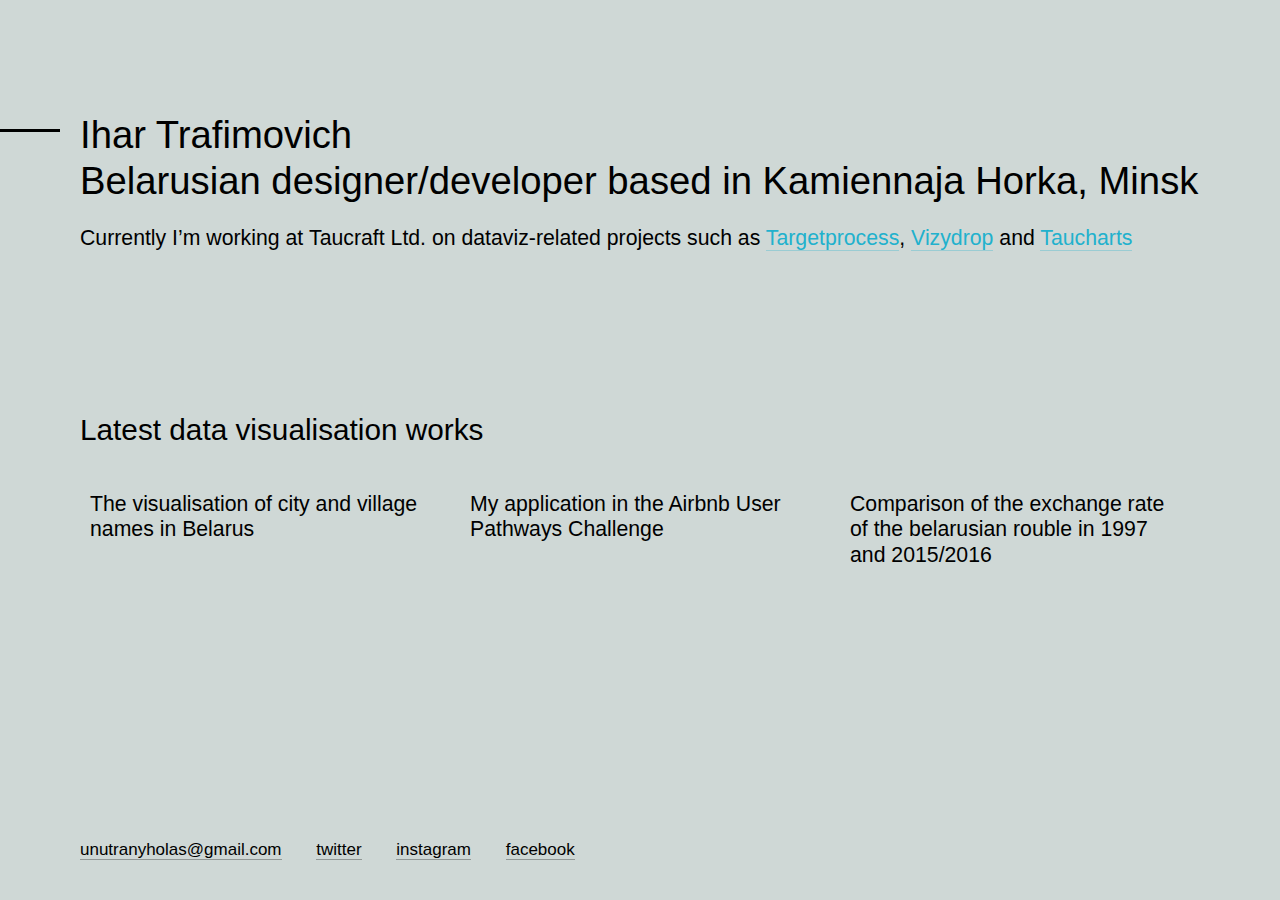
==== index.html @ 2243a96d "Revert" ====
<!DOCTYPE html>
<html>

<head>
  <meta charset="utf-8">
  <style>
    html {
      font-size: 17px;
      height: 100%;
    }
    body {
      /*background-color: #CDD1D0;*/
      background-color: #CFD8D6;
      color: #000;
      font: 1rem/1.2 'MTT Milano Medium', Futura, Verdana, sans-serif;
      height: 100%;
      margin: 0;
    }

    body:before {
      content: '';
      display: block;
      background-color: #000;
      position: absolute;
      left: 0;
      width: calc(100% - 50vw - 600px + 20px);
      top: calc(8vh + 2.25rem - 0.1rem);
      height: 3px;
      margin-top: 1.2rem;
    }

    .wrapper {
      min-height: 100%;
      position: relative;
      max-width: 1200px;
      margin: 0px auto;
    }

    header {
      padding: 40px;
    }

    article {
      padding: 40px 40px 60px;
    }

    footer {
      position: absolute;
      bottom: 0;
      padding: 0px 40px;
      height: 60px;
    }

    footer li {
      font-size: 1rem;
      display: inline-block;
      margin-right: 30px;
    }

    footer a {
      color: #000;
      text-decoration: none;
      border-bottom: 1px solid rgba(0, 0, 0, 0.30);
    }

    h1 {
      font-size: 2.25rem;
      font-weight: 500;
      margin: 8vh 0 0;
    }

    h2 {
      font-size: 2.25rem;
      font-weight: 500;
      margin: 0px 0px 2.5vh;
    }

    h3 {
      font-size: 1.75rem;
      font-weight: 500;
      margin: 8vh 0px 24px;
    }

    h4 {
      font-size: 1.25rem;
      font-weight: 500;
      margin: 0px 0px 4px 10px;
    }

    p {
      font-size: 1.25rem;
      font-weight: 300;
      margin: 0px 0px 8px;
    }

    ul {
      margin: 0px 0px 8px;
      padding: 0;
    }

    li {
      list-style: none;
      margin: 0px 0px 8px;
      padding: 0;
    }

    article li img {
      background-color: #fff;
      width: 100%;
      margin-bottom: 12px;
      box-shadow: 0px 2px 3px 0px rgba(0, 0, 0, 0.1), 0px 1px 30px 0px rgba(0, 0, 0, 0.1);
    }

    article ul {
      display: flex;
      flex-wrap: wrap;
    }

    article li {
      flex: 1 1 auto;
      max-width: 340px;
      margin-right: 40px;
      margin-bottom: 40px
    }

    article li:last-child {
      margin-right: 0;
    }

    article li p {
      font-size: 1rem;
    }

    article li p > a {
      color: #000;
      border-bottom: 1px solid rgba(0, 0, 0, 0.30);
    }

    article li > a {
      color: #000;
      border: none;
    }

    a {
      color: #21b1cd;
      text-decoration: none;
      border-bottom: 1px solid rgba(33, 177, 205, 0.3);
    }
  </style>
  <title>Ihar Trafimovich | Belarusian designer/developer</title>
</head>

<body>
  <div class="wrapper">
    <header>
      <h1>Ihar Trafimovich</h1>
      <h2>Belarusian designer/developer based in&nbsp;Kamiennaja&nbsp;Horka, Minsk</h2>
      <p>Currently I’m working at&nbsp;Taucraft Ltd. on&nbsp;dataviz-related projects such
        as <a href="http://targteprocess.com/" target="_blank">Targetprocess</a>,
        <a href="http://vizydrop.com/" target="_blank">Vizydrop</a> and
        <a href="http://taucharts.com/" target="_blank">Taucharts</a></p>
    </header>
    <article>
      <h3>Latest data visualisation works</h3>
      <ul>
        <li>
          <a href="http://trafimovi.ch/city-and-village-names/">
            <img src="images/names.png" alt="">
            <h4>The visualisation of city and village names in Belarus</h4>
          </a>
        </li>
        <li>
          <a href="http://databits.io/submission/airbnb-user-pathways">
            <img src="images/airbnb.png" alt="">
            <h4>My application in the Airbnb User Pathways Challenge</h4>
          </a>
        </li>
        <li>
          <a href="http://trafimovi.ch/1997vs2016/">
            <img src="images/rates.png" alt="">
            <h4>Comparison of the exchange rate of&nbsp;the belarusian rouble in&nbsp;1997 and&nbsp;2015/2016</h4>
          </a>
        </li>
      </ul>
    </article>
    <footer>
      <ul>
        <li>
          <a href="mailto:unutranyholas@gmail.com">unutranyholas@gmail.com</a></li>
        <li>
          <a href="http://twitter.com/unutranyholas">twitter</a></li>
        <li>
          <a href="http://instagram.com/unutranyholas">instagram</a></li>
        <li>
          <a href="http://facebook.com/ihar.trafimovich">facebook</a></li>
        <li>
        </li>
      </ul>
    </footer>
  </div>

  <script type="text/javascript">
      (function() {
          var path = '//easy.myfonts.net/v2/js?sid=247655(font-family=MTT+Milano+Bold)&sid=247657(font-family=MTT+Milano+Medium)&sid=247659(font-family=MTT+Milano)&key=5UGhmqsS75',
              protocol = ('https:' == document.location.protocol ? 'https:' : 'http:'),
              trial = document.createElement('script');
          trial.type = 'text/javascript';
          trial.async = true;
          trial.src = protocol + path;
          var head = document.getElementsByTagName("head")[0];
          head.appendChild(trial);
      })();
  </script>
</body>

</html>
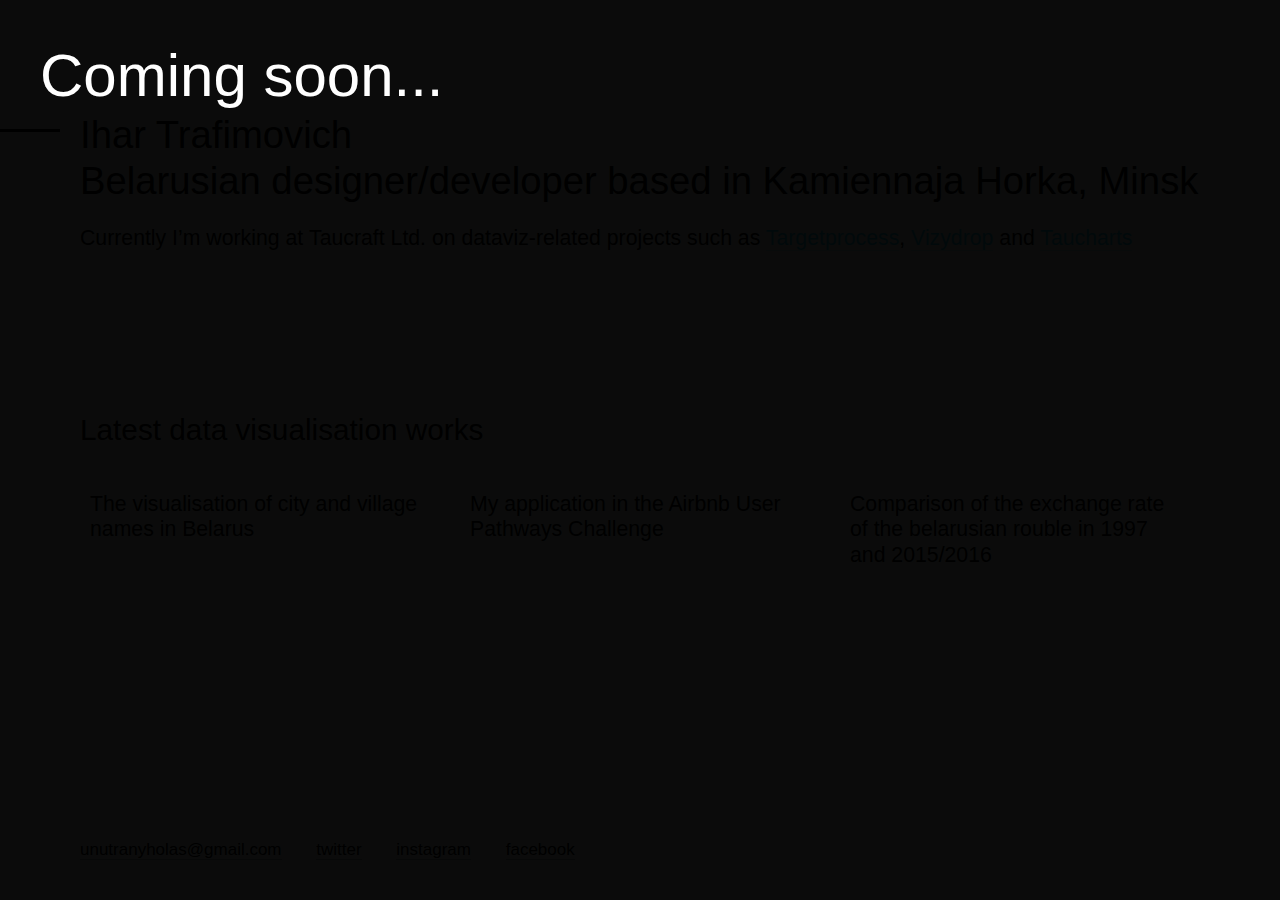
==== commit 3900fce0: "add overlay" ====
--- a/index.html
+++ b/index.html
@@ -15,6 +15,19 @@
       font: 1rem/1.2 'MTT Milano Medium', Futura, Verdana, sans-serif;
       height: 100%;
       margin: 0;
+    }
+
+    .overlay {
+      position: absolute;
+      top: 0;
+      left: 0;
+      bottom: 0;
+      right: 0;
+      background-color: rgba(0, 0, 0, 0.95);
+      color: #fff;
+      font-size: 60px;
+      padding: 40px;
+      z-index: 9999;
     }
 
     body:before {
@@ -151,6 +164,9 @@
 </head>
 
 <body>
+  <div class="overlay">
+    Coming soon...
+  </div>
   <div class="wrapper">
     <header>
       <h1>Ihar Trafimovich</h1>
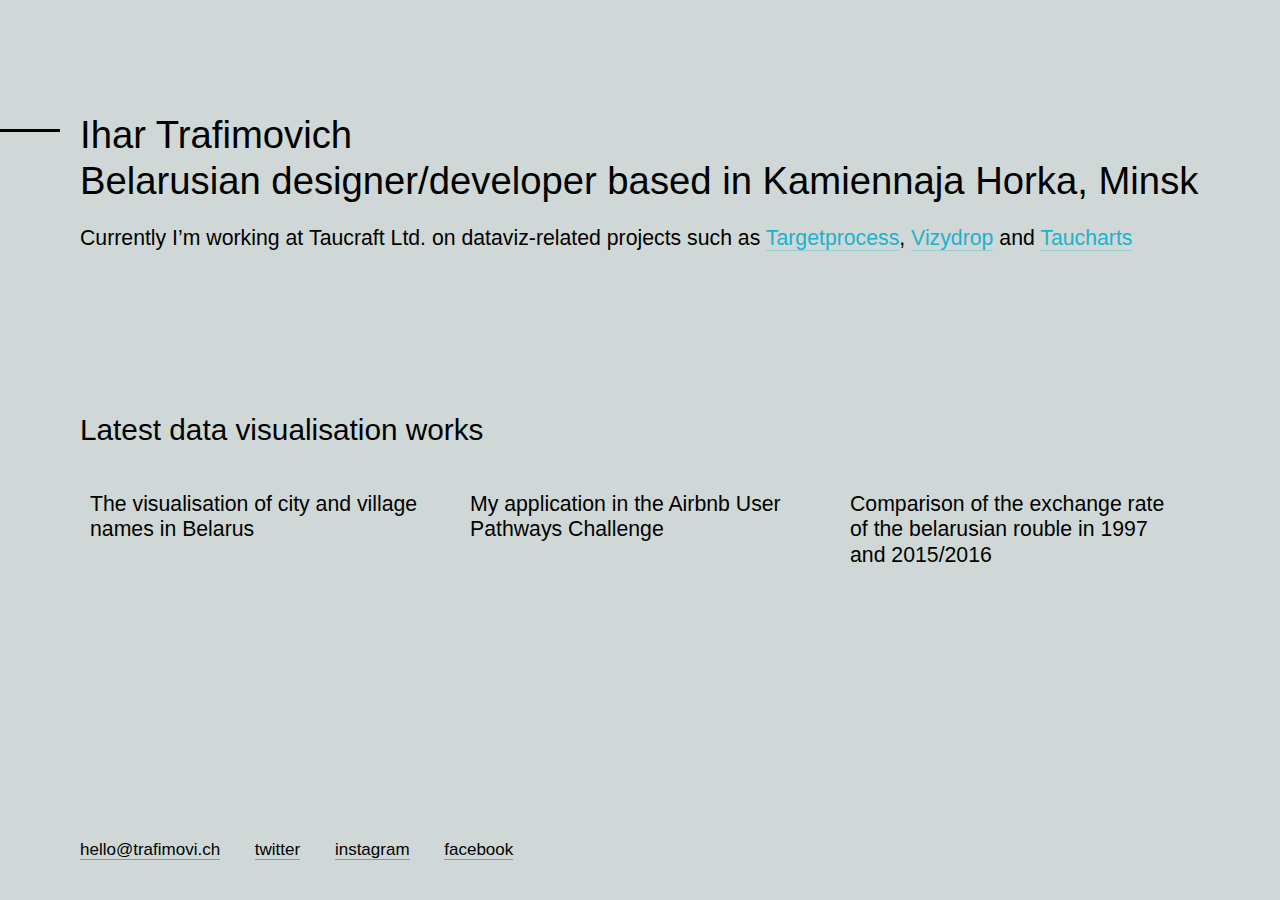
==== commit f671e455: "Changes e-mail" ====
--- a/index.html
+++ b/index.html
@@ -121,7 +121,13 @@
       background-color: #fff;
       width: 100%;
       margin-bottom: 12px;
-      box-shadow: 0px 2px 3px 0px rgba(0, 0, 0, 0.1), 0px 1px 30px 0px rgba(0, 0, 0, 0.1);
+      box-shadow: 0px 2px 3px 0px rgba(0, 0, 0, 0.1), 0px 1px 15px 0px rgba(0, 0, 0, 0.1);
+      transition: 0.2s transform cubic-bezier(.48,.46,.45,1), 0.2s box-shadow cubic-bezier(.48,.46,.45,1);
+    }
+
+    article li img:hover {
+      transform: translateY(-5px) scale(1.02, 1.02);
+      box-shadow: 0px 2px 3px 0px rgba(0, 0, 0, 0.1), 0px 1px 45px 0px rgba(0, 0, 0, 0.05);
     }
 
     article ul {
@@ -164,9 +170,9 @@
 </head>
 
 <body>
-  <div class="overlay">
+  <!-- <div class="overlay">
     Coming soon...
-  </div>
+  </div> -->
   <div class="wrapper">
     <header>
       <h1>Ihar Trafimovich</h1>
@@ -202,7 +208,7 @@
     <footer>
       <ul>
         <li>
-          <a href="mailto:unutranyholas@gmail.com">unutranyholas@gmail.com</a></li>
+          <a href="mailto:hello@trafimovi.ch">hello@trafimovi.ch</a></li>
         <li>
           <a href="http://twitter.com/unutranyholas">twitter</a></li>
         <li>
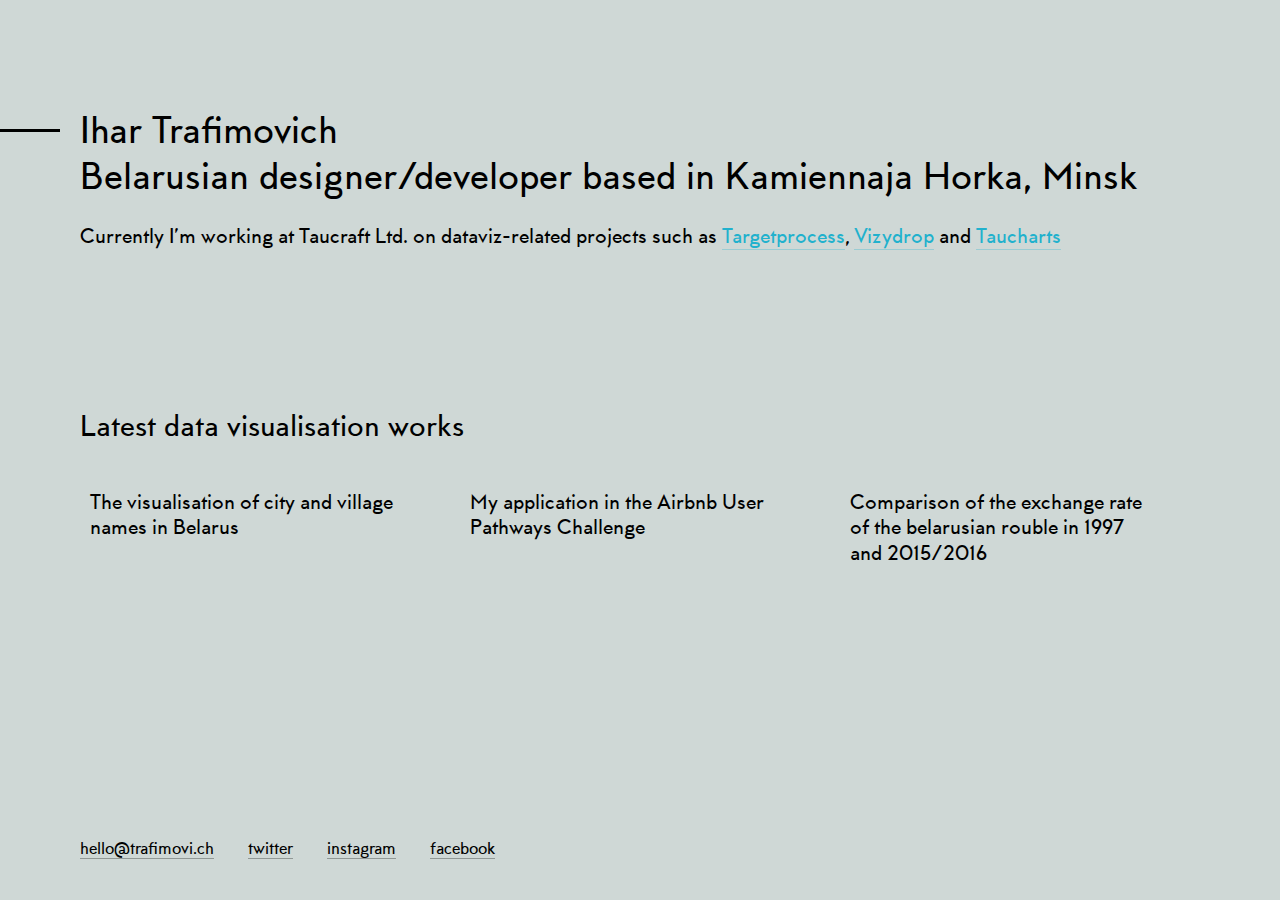
==== commit a3512517: "Buy font" ====
--- a/index.html
+++ b/index.html
@@ -3,6 +3,7 @@
 
 <head>
   <meta charset="utf-8">
+  <link rel="stylesheet" type="text/css" href="fonts/MyFontsWebfontsKit.css">
   <style>
     html {
       font-size: 17px;
@@ -12,7 +13,7 @@
       /*background-color: #CDD1D0;*/
       background-color: #CFD8D6;
       color: #000;
-      font: 1rem/1.2 'MTT Milano Medium', Futura, Verdana, sans-serif;
+      font: 1rem/1.2 'MTTMilano-Medium', Futura, Verdana, sans-serif;
       height: 100%;
       margin: 0;
     }
@@ -220,19 +221,6 @@
       </ul>
     </footer>
   </div>
-
-  <script type="text/javascript">
-      (function() {
-          var path = '//easy.myfonts.net/v2/js?sid=247655(font-family=MTT+Milano+Bold)&sid=247657(font-family=MTT+Milano+Medium)&sid=247659(font-family=MTT+Milano)&key=5UGhmqsS75',
-              protocol = ('https:' == document.location.protocol ? 'https:' : 'http:'),
-              trial = document.createElement('script');
-          trial.type = 'text/javascript';
-          trial.async = true;
-          trial.src = protocol + path;
-          var head = document.getElementsByTagName("head")[0];
-          head.appendChild(trial);
-      })();
-  </script>
 </body>
 
 </html>
--- a/fonts/MyFontsWebfontsKit.css
+++ b/fonts/MyFontsWebfontsKit.css
@@ -0,0 +1,28 @@
+/**
+ * @license
+ * MyFonts Webfont Build ID 3155733, 2016-01-18T14:43:27-0500
+ * 
+ * The fonts listed in this notice are subject to the End User License
+ * Agreement(s) entered into by the website owner. All other parties are 
+ * explicitly restricted from using the Licensed Webfonts(s).
+ * 
+ * You may obtain a valid license at the URLs below.
+ * 
+ * Webfont: MTTMilano-Medium by MTT
+ * URL: http://www.myfonts.com/fonts/mtt/milano/medium/
+ * Copyright: Copyright &#x00A9; 2013 by Mattia Bonanomi. All rights reserved.
+ * Licensed pageviews: 10,000
+ * 
+ * 
+ * License: http://www.myfonts.com/viewlicense?type=web&buildid=3155733
+ * 
+ * © 2016 MyFonts Inc
+*/
+
+
+/* @import must be at top of file, otherwise CSS will not work */
+@import url("//hello.myfonts.net/count/302715");
+
+  
+@font-face {font-family: 'MTTMilano-Medium';src: url('webfonts/302715_0_0.eot');src: url('webfonts/302715_0_0.eot?#iefix') format('embedded-opentype'),url('webfonts/302715_0_0.woff2') format('woff2'),url('webfonts/302715_0_0.woff') format('woff'),url('webfonts/302715_0_0.ttf') format('truetype');}
+ 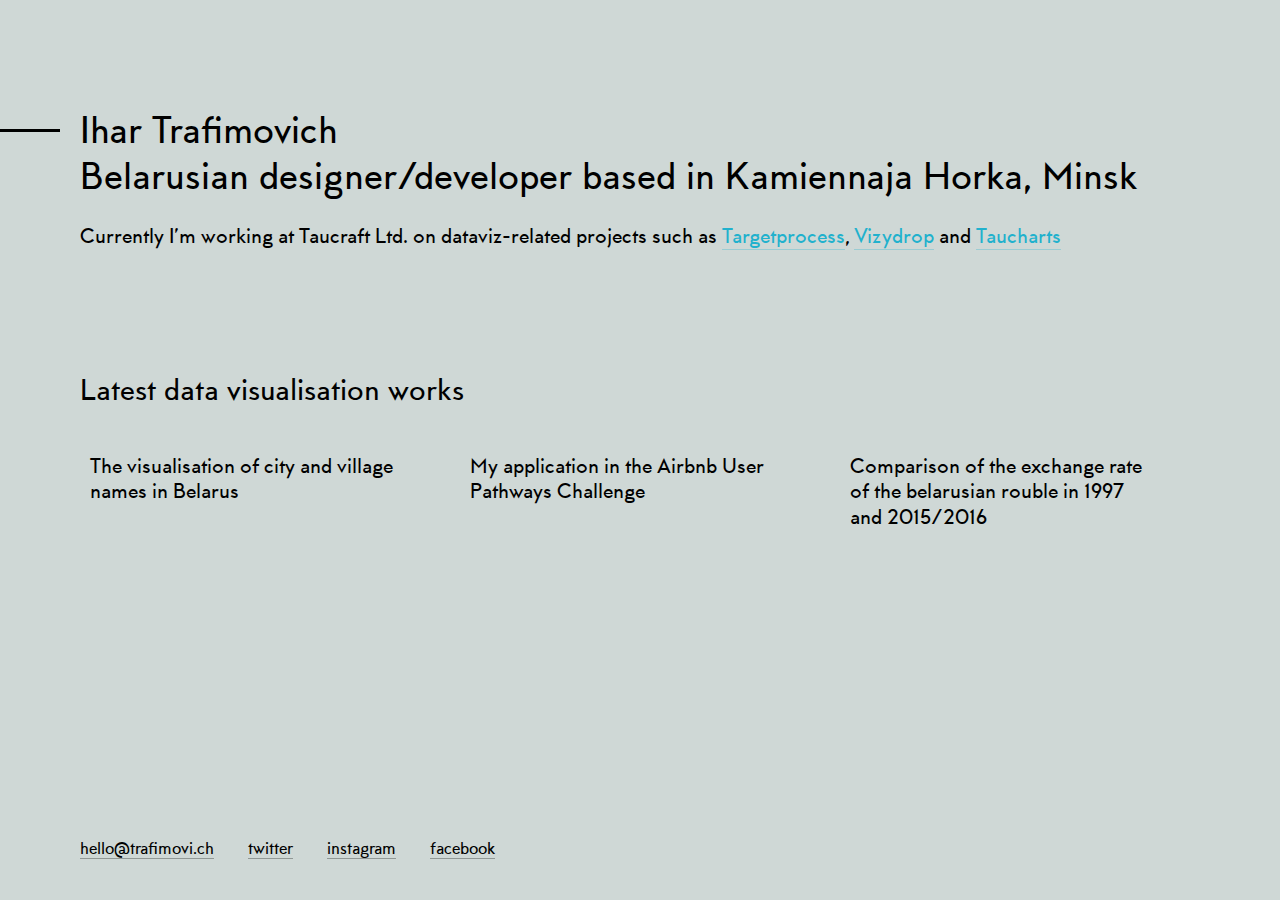
==== commit 81307fc2: "Fix layout" ====
--- a/index.html
+++ b/index.html
@@ -3,6 +3,17 @@
 
 <head>
   <meta charset="utf-8">
+  <link rel="apple-touch-icon-precomposed" sizes="57x57" href="http://trafimovi.ch/apple-touch-icon-57x57.png" />
+  <link rel="apple-touch-icon-precomposed" sizes="114x114" href="http://trafimovi.ch/apple-touch-icon-114x114.png" />
+  <link rel="apple-touch-icon-precomposed" sizes="72x72" href="http://trafimovi.ch/apple-touch-icon-72x72.png" />
+  <link rel="apple-touch-icon-precomposed" sizes="144x144" href="http://trafimovi.ch/apple-touch-icon-144x144.png" />
+  <link rel="apple-touch-icon-precomposed" sizes="120x120" href="http://trafimovi.ch/apple-touch-icon-120x120.png" />
+  <link rel="apple-touch-icon-precomposed" sizes="152x152" href="http://trafimovi.ch/apple-touch-icon-152x152.png" />
+  <link rel="icon" type="image/png" href="http://trafimovi.ch/favicon-32x32.png" sizes="32x32" />
+  <link rel="icon" type="image/png" href="http://trafimovi.ch/favicon-16x16.png" sizes="16x16" />
+  <meta name="application-name" content="Ihar Trafimovich"/>
+  <meta name="msapplication-TileColor" content="#CFD8D6" />
+  <meta name="msapplication-TileImage" content="http://trafimovi.ch/mstile-144x144.png" />
   <link rel="stylesheet" type="text/css" href="fonts/MyFontsWebfontsKit.css">
   <style>
     html {
@@ -92,7 +103,7 @@
     h3 {
       font-size: 1.75rem;
       font-weight: 500;
-      margin: 8vh 0px 24px;
+      margin: 4vh 0px 24px;
     }
 
     h4 {
@@ -221,6 +232,14 @@
       </ul>
     </footer>
   </div>
+  <script>
+    (function(i,s,o,g,r,a,m){i['GoogleAnalyticsObject']=r;i[r]=i[r]||function(){
+    (i[r].q=i[r].q||[]).push(arguments)},i[r].l=1*new Date();a=s.createElement(o),
+    m=s.getElementsByTagName(o)[0];a.async=1;a.src=g;m.parentNode.insertBefore(a,m)
+    })(window,document,'script','//www.google-analytics.com/analytics.js','ga');
+
+    ga('create', 'UA-71143-10', 'auto');
+    ga('send', 'pageview');
+  </script>
 </body>
-
 </html>
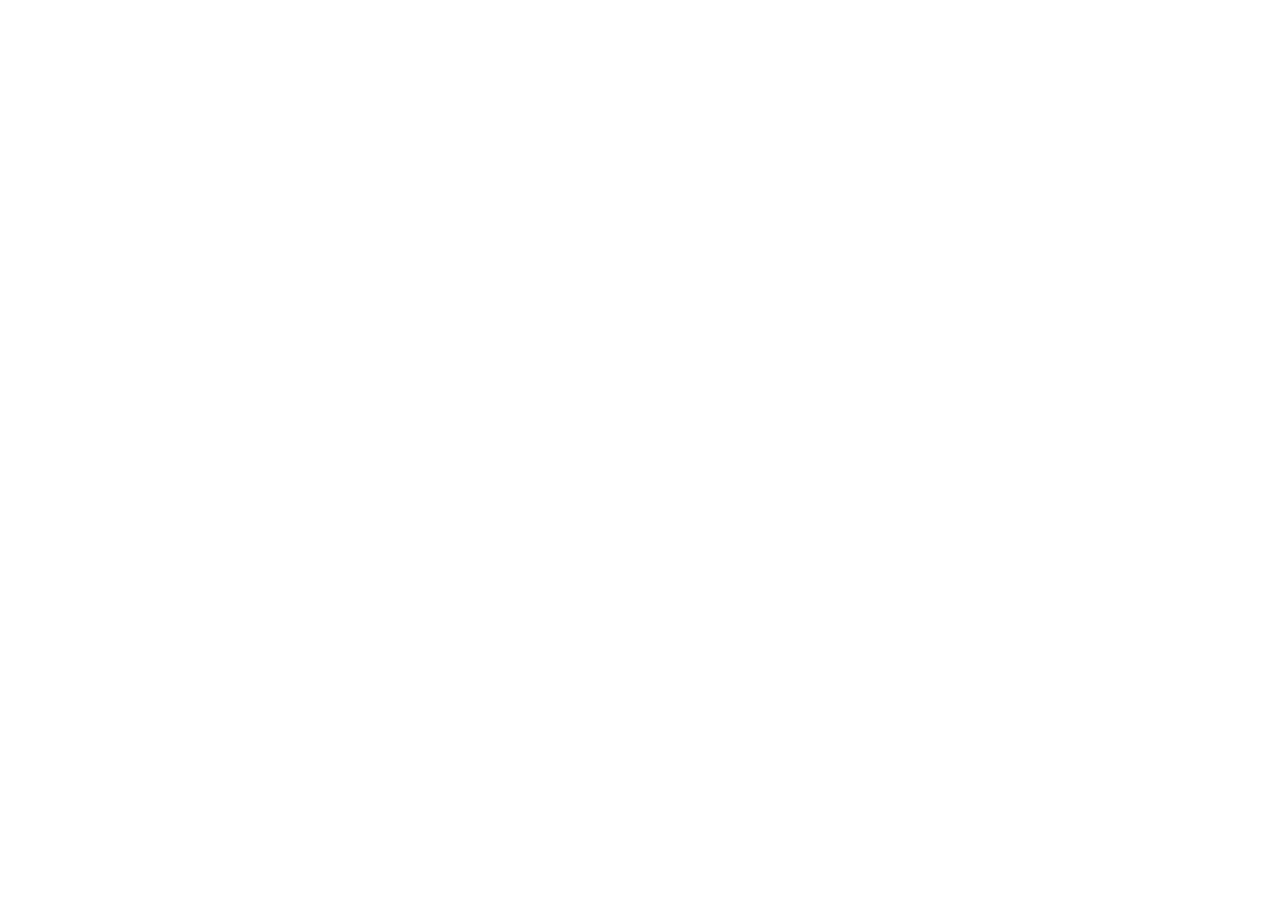
==== commit e5ee6680: "Use Figma in iframe" ====
--- a/index.html
+++ b/index.html
@@ -14,224 +14,11 @@
   <meta name="application-name" content="Ihar Trafimovich"/>
   <meta name="msapplication-TileColor" content="#CFD8D6" />
   <meta name="msapplication-TileImage" content="http://trafimovi.ch/mstile-144x144.png" />
-  <link rel="stylesheet" type="text/css" href="fonts/MyFontsWebfontsKit.css">
-  <style>
-    html {
-      font-size: 17px;
-      height: 100%;
-    }
-    body {
-      /*background-color: #CDD1D0;*/
-      background-color: #CFD8D6;
-      color: #000;
-      font: 1rem/1.2 'MTTMilano-Medium', Futura, Verdana, sans-serif;
-      height: 100%;
-      margin: 0;
-    }
-
-    .overlay {
-      position: absolute;
-      top: 0;
-      left: 0;
-      bottom: 0;
-      right: 0;
-      background-color: rgba(0, 0, 0, 0.95);
-      color: #fff;
-      font-size: 60px;
-      padding: 40px;
-      z-index: 9999;
-    }
-
-    body:before {
-      content: '';
-      display: block;
-      background-color: #000;
-      position: absolute;
-      left: 0;
-      width: calc(100% - 50vw - 600px + 20px);
-      top: calc(8vh + 2.25rem - 0.1rem);
-      height: 3px;
-      margin-top: 1.2rem;
-    }
-
-    .wrapper {
-      min-height: 100%;
-      position: relative;
-      max-width: 1200px;
-      margin: 0px auto;
-    }
-
-    header {
-      padding: 40px;
-    }
-
-    article {
-      padding: 40px 40px 60px;
-    }
-
-    footer {
-      position: absolute;
-      bottom: 0;
-      padding: 0px 40px;
-      height: 60px;
-    }
-
-    footer li {
-      font-size: 1rem;
-      display: inline-block;
-      margin-right: 30px;
-    }
-
-    footer a {
-      color: #000;
-      text-decoration: none;
-      border-bottom: 1px solid rgba(0, 0, 0, 0.30);
-    }
-
-    h1 {
-      font-size: 2.25rem;
-      font-weight: 500;
-      margin: 8vh 0 0;
-    }
-
-    h2 {
-      font-size: 2.25rem;
-      font-weight: 500;
-      margin: 0px 0px 2.5vh;
-    }
-
-    h3 {
-      font-size: 1.75rem;
-      font-weight: 500;
-      margin: 4vh 0px 24px;
-    }
-
-    h4 {
-      font-size: 1.25rem;
-      font-weight: 500;
-      margin: 0px 0px 4px 10px;
-    }
-
-    p {
-      font-size: 1.25rem;
-      font-weight: 300;
-      margin: 0px 0px 8px;
-    }
-
-    ul {
-      margin: 0px 0px 8px;
-      padding: 0;
-    }
-
-    li {
-      list-style: none;
-      margin: 0px 0px 8px;
-      padding: 0;
-    }
-
-    article li img {
-      background-color: #fff;
-      width: 100%;
-      margin-bottom: 12px;
-      box-shadow: 0px 2px 3px 0px rgba(0, 0, 0, 0.1), 0px 1px 15px 0px rgba(0, 0, 0, 0.1);
-      transition: 0.2s transform cubic-bezier(.48,.46,.45,1), 0.2s box-shadow cubic-bezier(.48,.46,.45,1);
-    }
-
-    article li img:hover {
-      transform: translateY(-5px) scale(1.02, 1.02);
-      box-shadow: 0px 2px 3px 0px rgba(0, 0, 0, 0.1), 0px 1px 45px 0px rgba(0, 0, 0, 0.05);
-    }
-
-    article ul {
-      display: flex;
-      flex-wrap: wrap;
-    }
-
-    article li {
-      flex: 1 1 auto;
-      max-width: 340px;
-      margin-right: 40px;
-      margin-bottom: 40px
-    }
-
-    article li:last-child {
-      margin-right: 0;
-    }
-
-    article li p {
-      font-size: 1rem;
-    }
-
-    article li p > a {
-      color: #000;
-      border-bottom: 1px solid rgba(0, 0, 0, 0.30);
-    }
-
-    article li > a {
-      color: #000;
-      border: none;
-    }
-
-    a {
-      color: #21b1cd;
-      text-decoration: none;
-      border-bottom: 1px solid rgba(33, 177, 205, 0.3);
-    }
-  </style>
-  <title>Ihar Trafimovich | Belarusian designer/developer</title>
+  <title>Ihar Trafimovich</title>
 </head>
 
 <body>
-  <!-- <div class="overlay">
-    Coming soon...
-  </div> -->
-  <div class="wrapper">
-    <header>
-      <h1>Ihar Trafimovich</h1>
-      <h2>Belarusian designer/developer based in&nbsp;Kamiennaja&nbsp;Horka, Minsk</h2>
-      <p>Currently I’m working at&nbsp;Taucraft Ltd. on&nbsp;dataviz-related projects such
-        as <a href="http://targteprocess.com/" target="_blank">Targetprocess</a>,
-        <a href="http://vizydrop.com/" target="_blank">Vizydrop</a> and
-        <a href="http://taucharts.com/" target="_blank">Taucharts</a></p>
-    </header>
-    <article>
-      <h3>Latest data visualisation works</h3>
-      <ul>
-        <li>
-          <a href="http://trafimovi.ch/city-and-village-names/">
-            <img src="images/names.png" alt="">
-            <h4>The visualisation of city and village names in Belarus</h4>
-          </a>
-        </li>
-        <li>
-          <a href="http://databits.io/submission/airbnb-user-pathways">
-            <img src="images/airbnb.png" alt="">
-            <h4>My application in the Airbnb User Pathways Challenge</h4>
-          </a>
-        </li>
-        <li>
-          <a href="http://trafimovi.ch/1997vs2016/">
-            <img src="images/rates.png" alt="">
-            <h4>Comparison of the exchange rate of&nbsp;the belarusian rouble in&nbsp;1997 and&nbsp;2015/2016</h4>
-          </a>
-        </li>
-      </ul>
-    </article>
-    <footer>
-      <ul>
-        <li>
-          <a href="mailto:hello@trafimovi.ch">hello@trafimovi.ch</a></li>
-        <li>
-          <a href="http://twitter.com/unutranyholas">twitter</a></li>
-        <li>
-          <a href="http://instagram.com/unutranyholas">instagram</a></li>
-        <li>
-          <a href="http://facebook.com/ihar.trafimovich">facebook</a></li>
-        <li>
-        </li>
-      </ul>
-    </footer>
-  </div>
+  <iframe style="border: none;" width="100%" height="100%" src="https://www.figma.com/embed?embed_host=share&url=https%3A%2F%2Fwww.figma.com%2Ffile%2F8wtCnn11tEWeyi25bUu32G%2Ftrafimovi.ch%3Fnode-id%3D0%253A1" allowfullscreen></iframe>
   <script>
     (function(i,s,o,g,r,a,m){i['GoogleAnalyticsObject']=r;i[r]=i[r]||function(){
     (i[r].q=i[r].q||[]).push(arguments)},i[r].l=1*new Date();a=s.createElement(o),
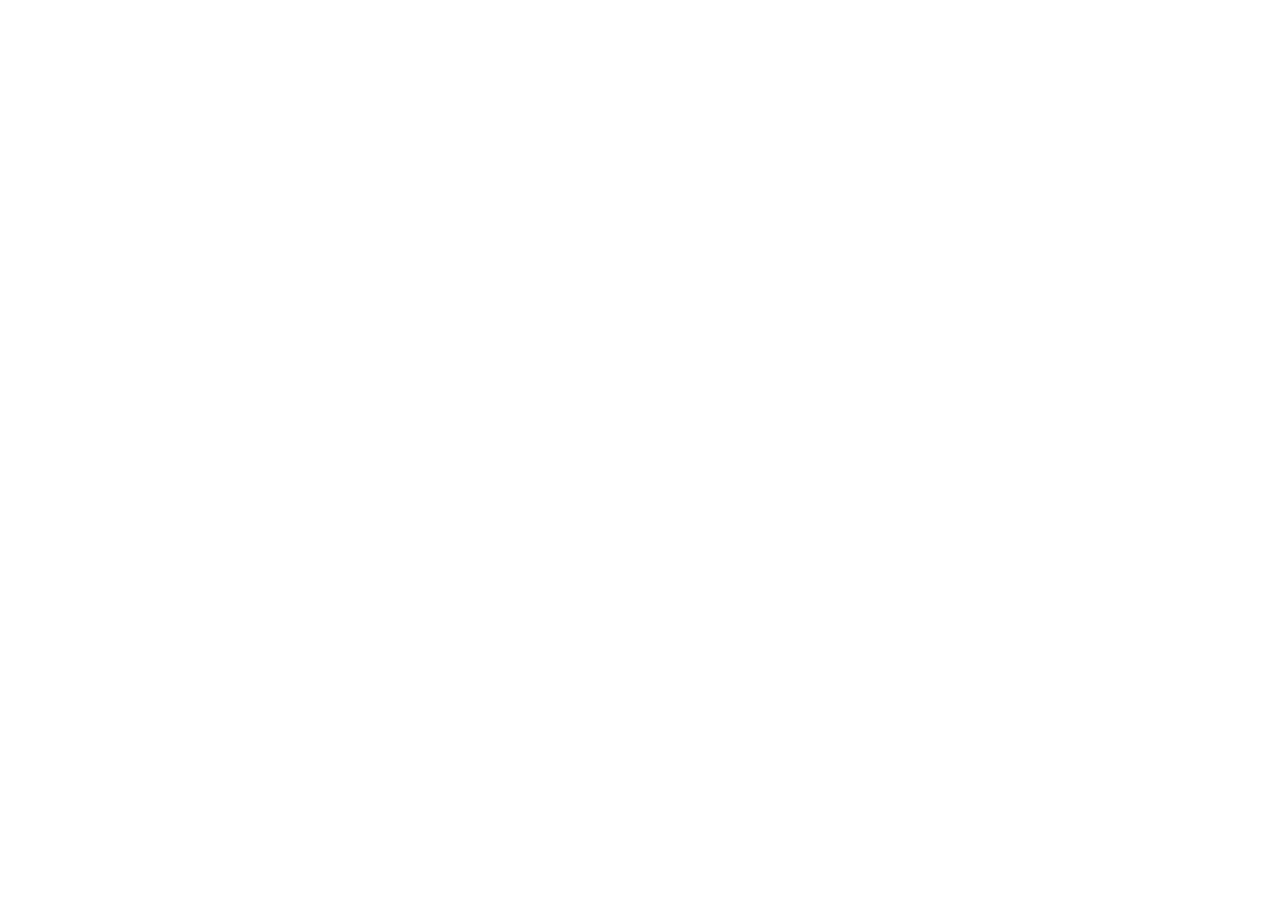
==== commit d3bfdd48: "Update index.html" ====
--- a/index.html
+++ b/index.html
@@ -15,6 +15,7 @@
   <meta name="msapplication-TileColor" content="#CFD8D6" />
   <meta name="msapplication-TileImage" content="http://trafimovi.ch/mstile-144x144.png" />
   <title>Ihar Trafimovich</title>
+  <style>html, body {height: 100%}</style>
 </head>
 
 <body>
